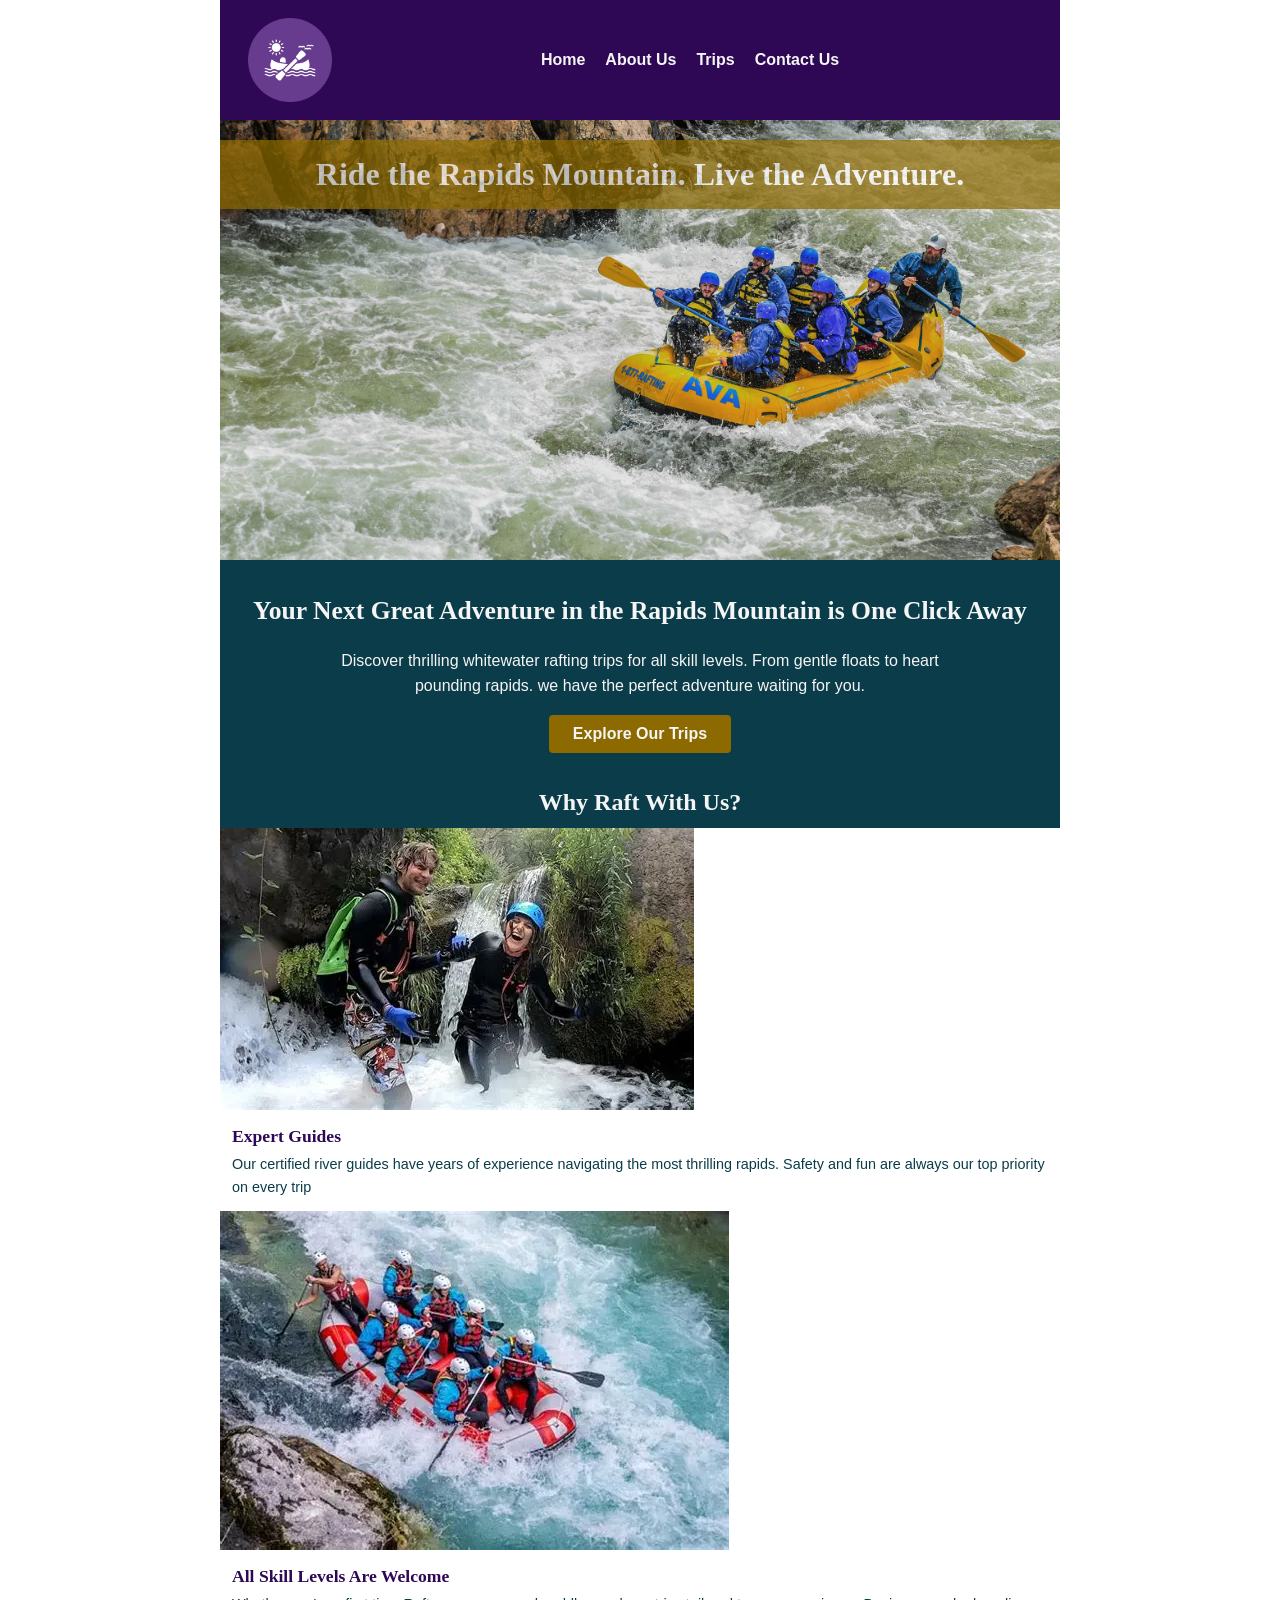
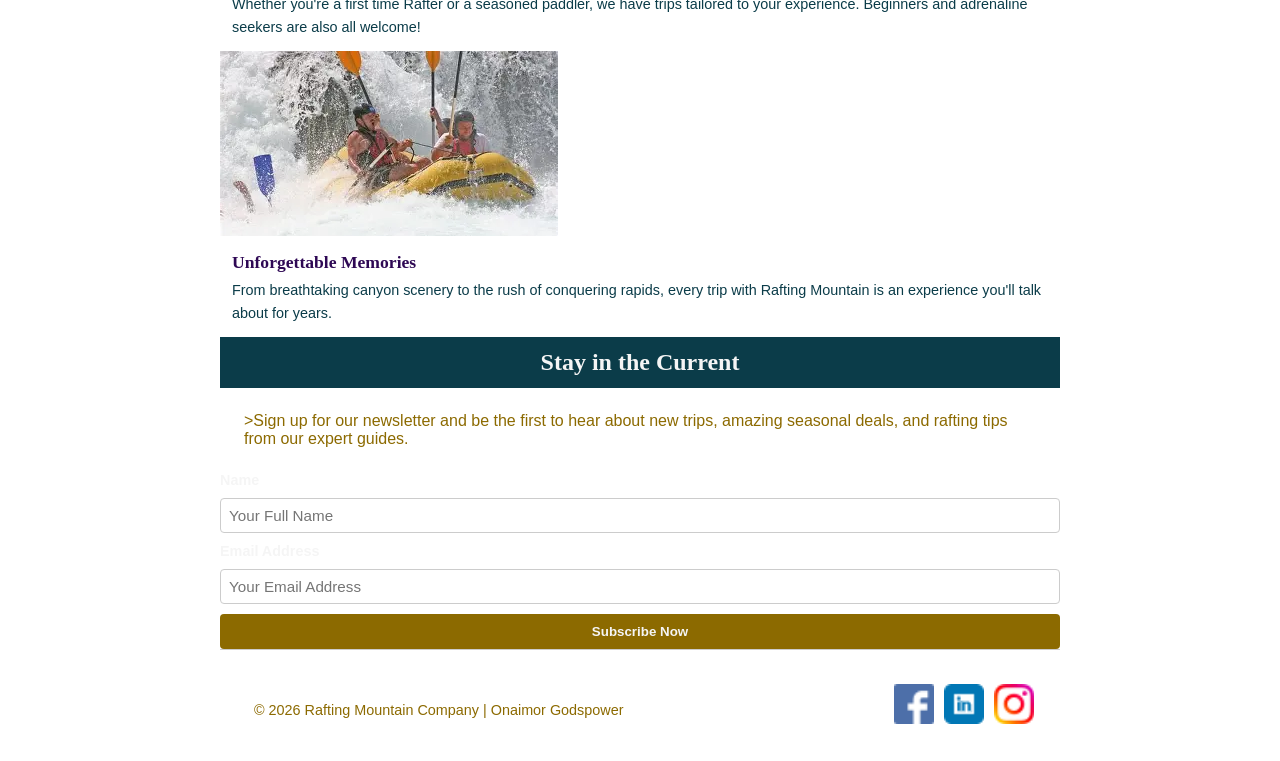
==== wwr/index.html @ 1dce38dd "website changes" ====
<!DOCTYPE html>
<html lang="en">

<head>
    <meta charset="UTF-8">
    <meta name="viewport" content="width=device-width, initial-scale=1.0">
    <title>Home | Rafting Mountain Company</title>
    <link rel="stylesheet" href="styles/rafting.css">
    <meta name="description"
      content="Rafting Mountain Company offers thrilling and safe whitewater rafting adventures for individuals and groups. Book your next adventure trip today!">
    <meta name="author" content="Onaimor Godspower">
</head>

<body>

    <header>
        <img src="images/kayak_logo.png" alt="Rafting site Logo">
        <nav>
            <ul>
                <li><a href="index.html">Home</a></li>
                <li><a href="about.html">About Us</a></li>
                <li><a href="trips.html">Trips</a></li>
                <li><a href="contact.html">Contact Us</a></li>
            </ul>
        </nav>
    </header>

    <main>
        <div class="hero">
            <img src="images/rafting_hero_image_1.jpg"
              alt="Whitewater rafting adventure on a mountain river">
            <h1>Ride the Rapids Mountain. Live the Adventure.</h1>
        </div>

        <section class="cta-section">
            <h2>Your Next Great Adventure in the Rapids Mountain is One Click Away</h2>
            <p>Discover thrilling whitewater rafting trips for all skill levels. From gentle floats
                to heart pounding rapids. we have the perfect adventure waiting for you.</p>
            <a href="trips.html" class="cta-button">Explore Our Trips</a>
        </section>

        <section class="offering-section">
            <h2>Why Raft With Us?</h2>
            <div class="offering-grid">

                <div class="offering=cards">
                    <img src="images/rafting_website_pic_7.jpg"
                      alt="Expert river guides leading a rafting trip">
                    <div class="offering-text">
                        <h3>Expert Guides</h3>
                        <p>Our certified river guides have years of experience navigating the most
                            thrilling rapids. Safety and fun are always our top priority on every
                            trip</p>
                    </div>
                </div>

                <div class="offering-cards">
                    <img src="images/rafting_website_pic_6.jpg"
                      alt="Group rafting trip on the river">
                    <div class="offering-text">
                        <h3>All Skill Levels Are Welcome</h3>
                        <p>Whether you're a first time Rafter or a seasoned paddler, we have trips
                            tailored to your experience. Beginners and adrenaline seekers are also
                            all welcome!</p>
                    </div>
                </div>

                <div class="offering-cards">
                    <img src="images/rafting_website_pic_3.jpg"
                      alt="Happy rafting clients after a trip">
                    <div class="offering-text">
                        <h3>Unforgettable Memories</h3>
                        <p>From breathtaking canyon scenery to the rush of conquering rapids, every
                            trip
                            with Rafting Mountain is an experience you'll talk about for years.</p>
                    </div>
                </div>


            </div>
        </section>

        <section class="newletter-section">
            <div class="newletter-content">
                <h2>Stay in the Current</h2>
                <p>>Sign up for our newsletter and be the first to hear about new trips, amazing
                    seasonal deals,
                    and rafting tips from our expert guides.</p>
                <form class="newsletter-form">
                    <label for="news-name">Name</label>
                    <input type="text" id="news-name" name="news-name" placeholder="Your Full Name"
                      required>

                    <label for="news-email">Email Address</label>
                    <input type="email" id="news-email" name="news-email"
                      placeholder="Your Email Address" required>

                    <button type="submit">Subscribe Now</button>
                </form>
            </div>
        </section>

    </main>

    <footer>
        <p> &copy; 2026 Rafting Mountain Company | Onaimor Godspower</p>
        <nav class="socialmedia">
            <a href="https://facebook.com">
                <img src="images/facebook_small.png" alt="facebook icon">
            </a>

            <a href="https://linkedin.com">
                <img src="images/linkedin.png" alt="linkedin icon">
            </a>

            <a href="https://instagram.com">
                <img src="images/instagram_small.png" alt="instagram icon">
            </a>
        </nav>
    </footer>

</body>

</html
---- wwr/styles/rafting.css ----
* {
    margin: 0;
    padding: 0;
    box-sizing: border-box;
}

:root {
    --primary-color: #2E0854;
    /* Deep royal purple */
    --secondary-color: #0B3C49;
    /* Rich teal (water feel) */
    --accent1-color: #8C6A00;
    ;
    /* Gold (luxury highlight) */
    --accent2-color: #F5F5F5;
    /* Soft light (clean contrast) */

    --heading-font: "Times New Roman", "Georgia", serif;
    --body-font: Arial, Helvetica, sans-serif;
}

body {
    font-family: var(--body-font);
    color: var(--accent1-color);
}

header,
main,
footer {
    width: 840px;
    margin: 0 auto;
}

header {
    background-color: var(--primary-color);
    color: var(--accent2-color);
    display: grid;
    grid-template-columns: auto 1fr;
    align-items: center;
    padding: 10px 20px;

}

header img {
    display: block;
    padding: 8px;
    width: 100px;
}

nav ul {
    list-style: none;
    display: flex;
    flex-direction: row;
    gap: 20px;
    justify-content: center;
    padding: 8px 16px;
}

nav a {
    text-decoration: none;
    color: var(--accent2-color);
    font-weight: bold;
}

h1,
h2 {
    font-family: var(--heading-font);
    color: var(--primary-color);
}

nav,
p,
section,
article {
    margin: 16px;
    padding: 8px;
}

section {
    margin-bottom: 20px;
    margin: 0;
    padding: 0;
}

section p {
    margin: 16px;
    padding: 8px;
}

section h2 {
    text-align: center;
    padding: 12px;
    margin: 0;
    width: 100%;
    background-color: var(--secondary-color);
    color: var(--accent2-color);
}

.history-grid {
    display: grid;
    grid-template-columns: 1fr 1fr 1fr;
    gap: 16px;
    align-items: center;
    padding: 16px;
}

.history-grid img {
    width: 100%;
    border-radius: 4px;
}

.hero {
    position: relative;
}

.hero img {
    display: block;
    width: 100%;
    height: auto;
}

.hero h1 {
    position: absolute;
    top: 20px;
    width: 100%;
    padding: 16px;
    text-align: center;
    background-color: var(--accent1-color);
    opacity: 0.7;
    color: white;
}

.hero article {
    position: absolute;
    bottom: 20px;
    left: 10%;
    background-color: var(--secondary-color);
    color: white;
    padding: 16px;
    border-radius: 4px;
    width: 70%;

}

.hero article h2 {
    color: white;
    font-size: 1rem;
    margin-bottom: 8px;
    font-family: var(--body-font);
}

.hero article img {
    float: right;
    width: 125px;
    margin-left: 10px;
    border-radius: 4px;
}

.adventures {
    display: flex;
    justify-content: space-between;
    gap: 10px;
    padding: 16px;
}

.adventures figure {
    flex: 1;
    text-align: center;
}

.adventures figure img {
    width: 100%;
    height: 120px;
    object-fit: cover;
    border-radius: 4px;

}

.adventures figcaption {
    font-size: 0.75rem;
    margin-top: 4px;
    color: var(--secondary-color);
    font-weight: bold;

}

.socialmedia a {
    text-decoration: none;
}

.socialmedia {
    display: flex;
    justify-content: flex-end;
    gap: 10px;
    padding: 8px 0;
}

.socialmedia img {
    width: 40px;
    height: 40px;
}

footer {
    display: flex;
    justify-content: space-between;
    align-items: center;
    font-size: 0.9rem;
    padding: 10px;
    border-top: 1px solid #ccc;
}

footer p {
    margin-bottom: 8px;
}

.company-info {
    text-align: center;
    padding: 16px;
}

.company-info p {
    margin: 4px 0;
    padding: 0;
}

.contact-container {
    display: flex;
    gap: 20px;
    padding: 16px;
    margin-top: 20px;

}

.contact-container > * {
    flex: 1;
}

.map iframe {
    width: 90%;
    height: 100%;
    border: none;
}

.contact-form {
    display: flex;
    flex-direction: column;
    gap: 10px;
}

.contact-form input,
.contact-form textarea {
    padding: 8px;
    border: 1px solid #ccc;
    border-radius: 4px;
    font-family: var(--body-font);

}

.contact-form textarea {
    min-height: 100px;
    resize: vertical;
}

.contact-form fieldset {
    border: 1px solid #ccc;
    padding: 10px;
    border-radius: 4px;
}

.contact-form legend {
    font-weight: bold;
    color: var(--primary-color);
}

.checkbox-wrapper {
    display: flex;
    align-items: center;
    gap: 10px;
}

.contact-form button {
    background-color: var(--secondary-color);
    color: var(--accent2-color);
    padding: 10px;
    border: none;
    border-radius: 4px;
    font-weight: bold;
    cursor: pointer;
}

.contact-form button:hover {
    background-color: var(--primary-color);
}

.employee-profiles {
    display: flex;
    justify-content: space-between;
    gap: 20px;
    padding: 16px;
}

.employee-profiles figure {
    flex: 1;
    text-align: center;
}

.employee-profiles img {
    width: 100%;
    height: 150px;
    object-fit: cover;
    border-radius: 4px;
}

.employee-profiles figcaption {
    margin-top: 6px;
    font-size: 0.9rem;
    color: var(--secondary-color);
    font-weight: bold;
}

.cta-section {
    background-color: var(--secondary-color);
    color: var(--accent2-color);
    text-align: center;
    padding: 24px 16px;
}

.cta-section h2 {
    font-family: var(--heading-font);
    color: var(--accent2-color);
    font-size: 1.6rem;
    margin-bottom: 10px;
}

.cta-section p {
    margin: 0 auto 16px auto;
    max-width: 600px;
    color: var(--accent2-color);
    line-height: 1.6;
    padding: 0;
}

.cta-button {
    display: inline-block;
    background-color: var(--accent1-color);
    color: var(--accent2-color);
    text-decoration: none;
    padding: 10px 24px;
    border-radius: 4px;
    font-weight: bold;
    font-family: var(--body-font);
    transition: background-color 0.2s ease;
}

.cta-button:hover {
    background-color: var(--primary-color);
}

/* --- Offerings Section --- */
.offerings-section {
    padding: 0;
    margin-bottom: 20px;
}

.offerings-section h2 {
    text-align: center;
    padding: 12px;
    margin: 0;
    width: 100%;
    background-color: var(--secondary-color);
    color: var(--accent2-color);
    font-family: var(--heading-font);
}

.offerings-grid {
    display: grid;
    grid-template-columns: 1fr 1fr;
    gap: 16px;
    padding: 16px;
}

.offering-card {
    background-color: var(--accent2-color);
    border-radius: 4px;
    overflow: hidden;
    border: 1px solid #ddd;
}

.offering-card img {
    width: 100%;
    height: 180px;
    object-fit: cover;
    display: block;
}

.offering-text {
    padding: 12px;
}

.offering-text h3 {
    font-family: var(--heading-font);
    color: var(--primary-color);
    font-size: 1.1rem;
    margin-bottom: 6px;
}

.offering-text p {
    font-size: 0.9rem;
    line-height: 1.6;
    color: var(--secondary-color);
    margin: 0;
    padding: 0;
}

/* --- Newsletter Section --- */
.newsletter-section {
    background-color: var(--primary-color);
    color: var(--accent2-color);
    padding: 24px 16px;
    text-align: center;
    margin-bottom: 20px;
}

.newsletter-content {
    max-width: 500px;
    margin: 0 auto;
}

.newsletter-content h2 {
    font-family: var(--heading-font);
    color: var(--accent2-color);
    font-size: 1.6rem;
    margin-bottom: 8px;
}

.newsletter-content p {
    color: var(--accent2-color);
    font-size: 0.95rem;
    line-height: 1.6;
    margin-bottom: 16px;
    padding: 0;
}

.newsletter-form {
    display: flex;
    flex-direction: column;
    gap: 10px;
    text-align: left;
}

.newsletter-form label {
    font-weight: bold;
    font-size: 0.9rem;
    color: var(--accent2-color);
}

.newsletter-form input {
    padding: 8px;
    border: 1px solid #ccc;
    border-radius: 4px;
    font-family: var(--body-font);
    font-size: 0.95rem;
}

.newsletter-form button {
    background-color: var(--accent1-color);
    color: var(--accent2-color);
    padding: 10px;
    border: none;
    border-radius: 4px;
    font-weight: bold;
    font-family: var(--body-font);
    cursor: pointer;
    transition: background-color 0.2s ease;
}

.newsletter-form button:hover {
    background-color: var(--secondary-color);
}

/* ============================================================
   TRIPS PAGE - trips.html
   ============================================================ */

/* --- Trips Section --- */
.trips-section {
    padding: 0;
    margin-bottom: 20px;
}

.trips-section h2 {
    text-align: center;
    padding: 12px;
    margin: 0;
    width: 100%;
    background-color: var(--secondary-color);
    color: var(--accent2-color);
    font-family: var(--heading-font);
}

.trips-grid {
    display: grid;
    grid-template-columns: 1fr 1fr;
    gap: 16px;
    padding: 16px;
}

/* Center the last card if it sits alone on the bottom row */
.trips-grid .trip-card:last-child:nth-child(odd) {
    grid-column: 1 / -1;
    max-width: 50%;
    margin: 0 auto;
}

.trip-card {
    background-color: var(--accent2-color);
    border-radius: 4px;
    overflow: hidden;
    border: 1px solid #ddd;
    display: flex;
    flex-direction: column;
}

.trip-card img {
    width: 100%;
    height: 190px;
    object-fit: cover;
    display: block;
}

.trip-details {
    padding: 12px;
    flex: 1;
    display: flex;
    flex-direction: column;
}

.trip-details h3 {
    font-family: var(--heading-font);
    color: var(--primary-color);
    font-size: 1.15rem;
    margin-bottom: 6px;
}

.trip-details p {
    font-size: 0.9rem;
    line-height: 1.6;
    color: var(--secondary-color);
    margin-bottom: 10px;
    padding: 0;
}

/* Difficulty Badges */
.difficulty {
    display: inline-block;
    padding: 2px 10px;
    border-radius: 20px;
    font-size: 0.78rem;
    font-weight: bold;
    text-transform: uppercase;
    letter-spacing: 0.04em;
    margin-bottom: 8px;
}

.difficulty.beginner {
    background-color: #d4edda;
    color: #155724;
}

.difficulty.intermediate {
    background-color: #fff3cd;
    color: #856404;
}

.difficulty.expert {
    background-color: #f8d7da;
    color: #721c24;
}

/* Trip Highlights List */
.trip-highlights {
    list-style: none;
    padding: 0;
    margin: auto 0 0 0;
    display: grid;
    grid-template-columns: 1fr 1fr;
    gap: 4px 10px;
}

.trip-highlights li {
    font-size: 0.85rem;
    color: var(--secondary-color);
    font-weight: bold;
}

/* --- Trips Table Section --- */
.trips-table-section {
    padding: 0;
    margin-bottom: 20px;
}

.trips-table-section h2 {
    text-align: center;
    padding: 12px;
    margin: 0;
    width: 100%;
    background-color: var(--secondary-color);
    color: var(--accent2-color);
    font-family: var(--heading-font);
}

.table-wrapper {
    padding: 16px;
    overflow-x: auto;
}

.trips-table {
    width: 100%;
    border-collapse: collapse;
    font-size: 0.9rem;
    font-family: var(--body-font);
}

.trips-table thead {
    background-color: var(--primary-color);
    color: var(--accent2-color);
}

.trips-table th {
    padding: 10px 12px;
    text-align: left;
    white-space: nowrap;
}

.trips-table td {
    padding: 9px 12px;
    border-bottom: 1px solid #ddd;
    color: var(--secondary-color);
    vertical-align: middle;
}

.trips-table tbody tr:nth-child(even) {
    background-color: #eef4f7;
}

.trips-table tbody tr:hover {
    background-color: #ddeaf0;
}
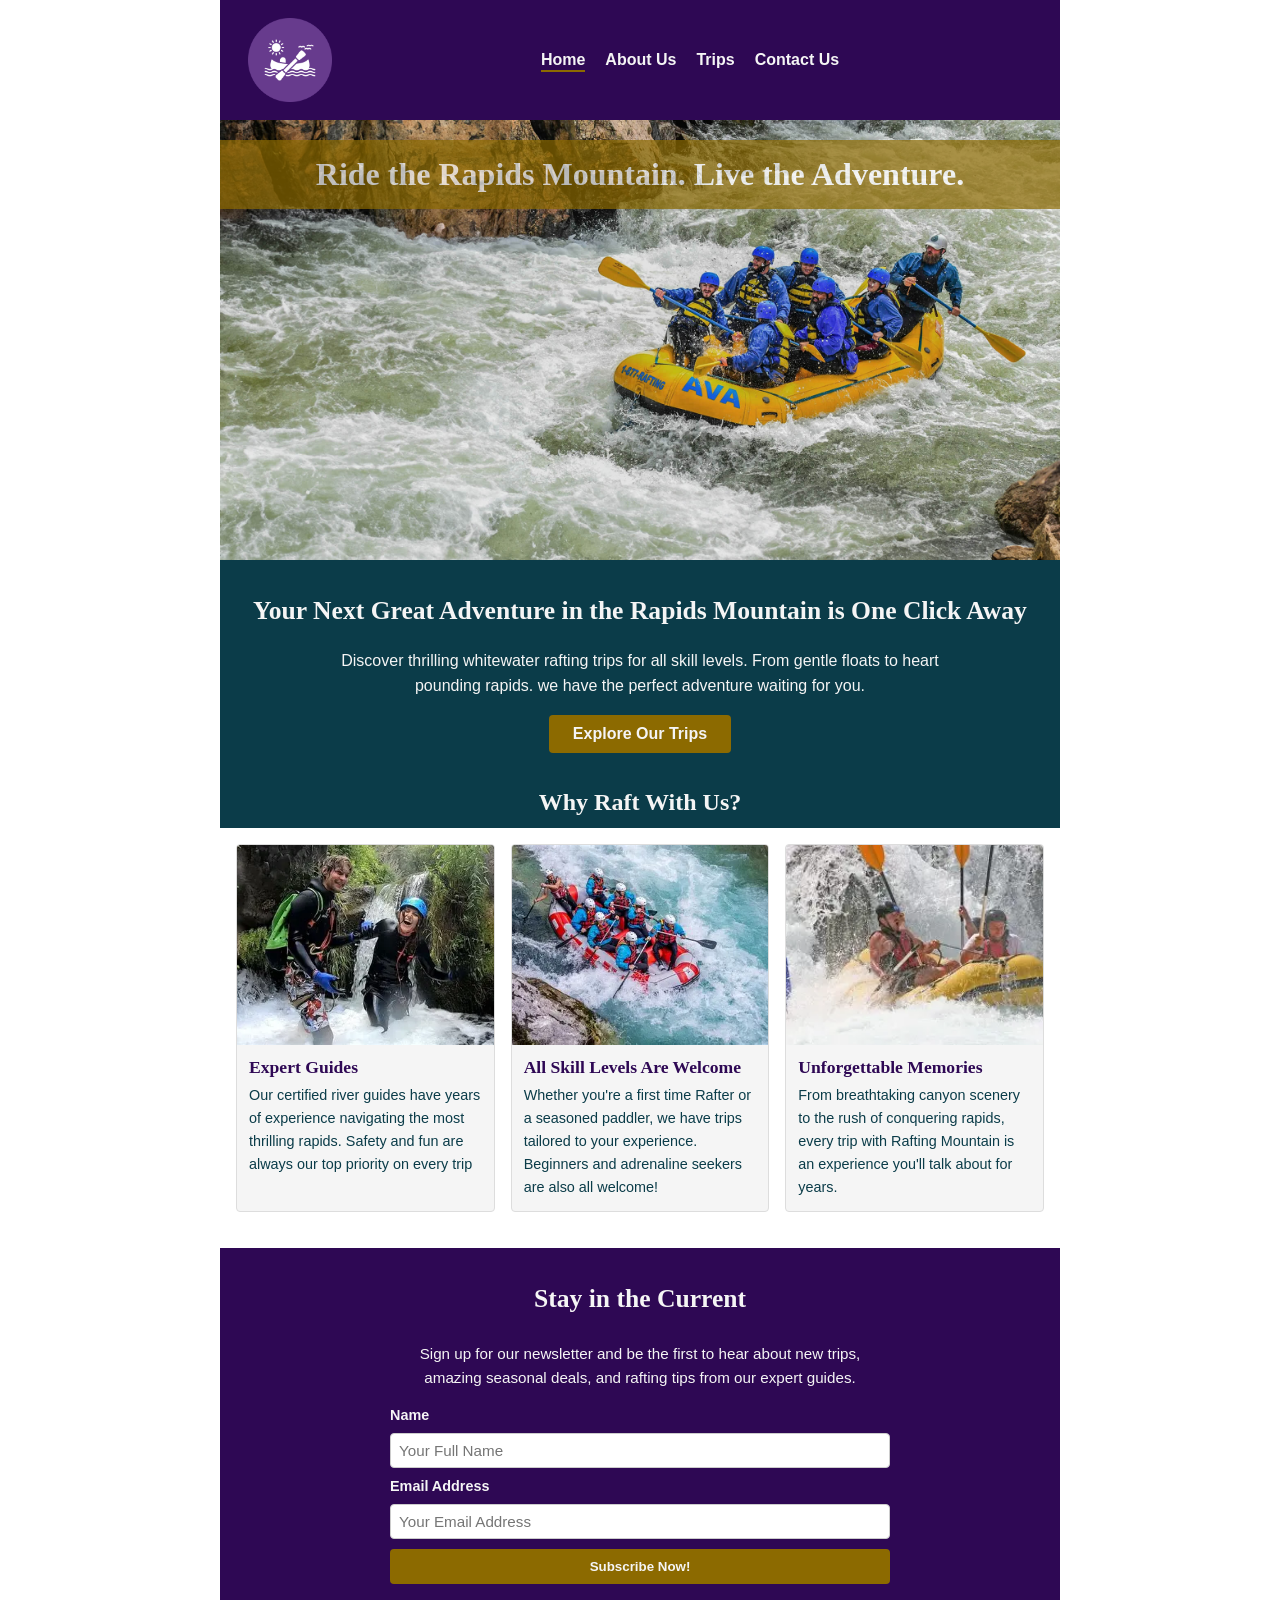
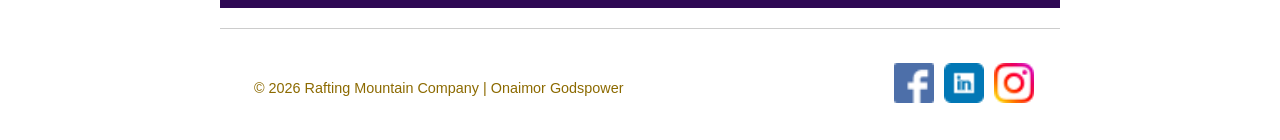
==== commit 719ebfba: "all round change" ====
--- a/wwr/index.html
+++ b/wwr/index.html
@@ -17,7 +17,7 @@
         <img src="images/kayak_logo.png" alt="Rafting site Logo">
         <nav>
             <ul>
-                <li><a href="index.html">Home</a></li>
+                <li><a href="index.html" class="active">Home</a></li>
                 <li><a href="about.html">About Us</a></li>
                 <li><a href="trips.html">Trips</a></li>
                 <li><a href="contact.html">Contact Us</a></li>
@@ -39,11 +39,11 @@
             <a href="trips.html" class="cta-button">Explore Our Trips</a>
         </section>
 
-        <section class="offering-section">
+        <section class="offerings-section">
             <h2>Why Raft With Us?</h2>
-            <div class="offering-grid">
+            <div class="offerings-grid">
 
-                <div class="offering=cards">
+                <div class="offering-card">
                     <img src="images/rafting_website_pic_7.jpg"
                       alt="Expert river guides leading a rafting trip">
                     <div class="offering-text">
@@ -54,7 +54,7 @@
                     </div>
                 </div>
 
-                <div class="offering-cards">
+                <div class="offering-card">
                     <img src="images/rafting_website_pic_6.jpg"
                       alt="Group rafting trip on the river">
                     <div class="offering-text">
@@ -65,7 +65,7 @@
                     </div>
                 </div>
 
-                <div class="offering-cards">
+                <div class="offering-card">
                     <img src="images/rafting_website_pic_3.jpg"
                       alt="Happy rafting clients after a trip">
                     <div class="offering-text">
@@ -80,10 +80,10 @@
             </div>
         </section>
 
-        <section class="newletter-section">
-            <div class="newletter-content">
+        <section class="newsletter-section">
+            <div class="newsletter-content">
                 <h2>Stay in the Current</h2>
-                <p>>Sign up for our newsletter and be the first to hear about new trips, amazing
+                <p>Sign up for our newsletter and be the first to hear about new trips, amazing
                     seasonal deals,
                     and rafting tips from our expert guides.</p>
                 <form class="newsletter-form">
@@ -95,10 +95,15 @@
                     <input type="email" id="news-email" name="news-email"
                       placeholder="Your Email Address" required>
 
-                    <button type="submit">Subscribe Now</button>
+                    <button type="submit">Subscribe Now!</button>
+
+
                 </form>
+
             </div>
+
         </section>
+
 
     </main>
 
--- a/wwr/styles/rafting.css
+++ b/wwr/styles/rafting.css
@@ -62,6 +62,11 @@
     font-weight: bold;
 }
 
+nav a.active {
+    border-bottom: 2px solid var(--accent1-color);
+    padding-bottom: 2px;
+}
+
 h1,
 h2 {
     font-family: var(--heading-font);
@@ -356,7 +361,6 @@
     background-color: var(--primary-color);
 }
 
-/* --- Offerings Section --- */
 .offerings-section {
     padding: 0;
     margin-bottom: 20px;
@@ -374,9 +378,11 @@
 
 .offerings-grid {
     display: grid;
-    grid-template-columns: 1fr 1fr;
+    grid-template-columns: repeat(3, 1fr);
     gap: 16px;
     padding: 16px;
+    width: 100%;
+    box-sizing: border-box;
 }
 
 .offering-card {
@@ -388,7 +394,7 @@
 
 .offering-card img {
     width: 100%;
-    height: 180px;
+    height: 200px;
     object-fit: cover;
     display: block;
 }
@@ -412,7 +418,6 @@
     padding: 0;
 }
 
-/* --- Newsletter Section --- */
 .newsletter-section {
     background-color: var(--primary-color);
     color: var(--accent2-color);
@@ -431,6 +436,7 @@
     color: var(--accent2-color);
     font-size: 1.6rem;
     margin-bottom: 8px;
+    background-color: transparent;
 }
 
 .newsletter-content p {
@@ -478,11 +484,6 @@
     background-color: var(--secondary-color);
 }
 
-/* ============================================================
-   TRIPS PAGE - trips.html
-   ============================================================ */
-
-/* --- Trips Section --- */
 .trips-section {
     padding: 0;
     margin-bottom: 20px;
@@ -505,7 +506,6 @@
     padding: 16px;
 }
 
-/* Center the last card if it sits alone on the bottom row */
 .trips-grid .trip-card:last-child:nth-child(odd) {
     grid-column: 1 / -1;
     max-width: 50%;
@@ -550,7 +550,6 @@
     padding: 0;
 }
 
-/* Difficulty Badges */
 .difficulty {
     display: inline-block;
     padding: 2px 10px;
@@ -577,7 +576,6 @@
     color: #721c24;
 }
 
-/* Trip Highlights List */
 .trip-highlights {
     list-style: none;
     padding: 0;
@@ -593,7 +591,6 @@
     font-weight: bold;
 }
 
-/* --- Trips Table Section --- */
 .trips-table-section {
     padding: 0;
     margin-bottom: 20px;
